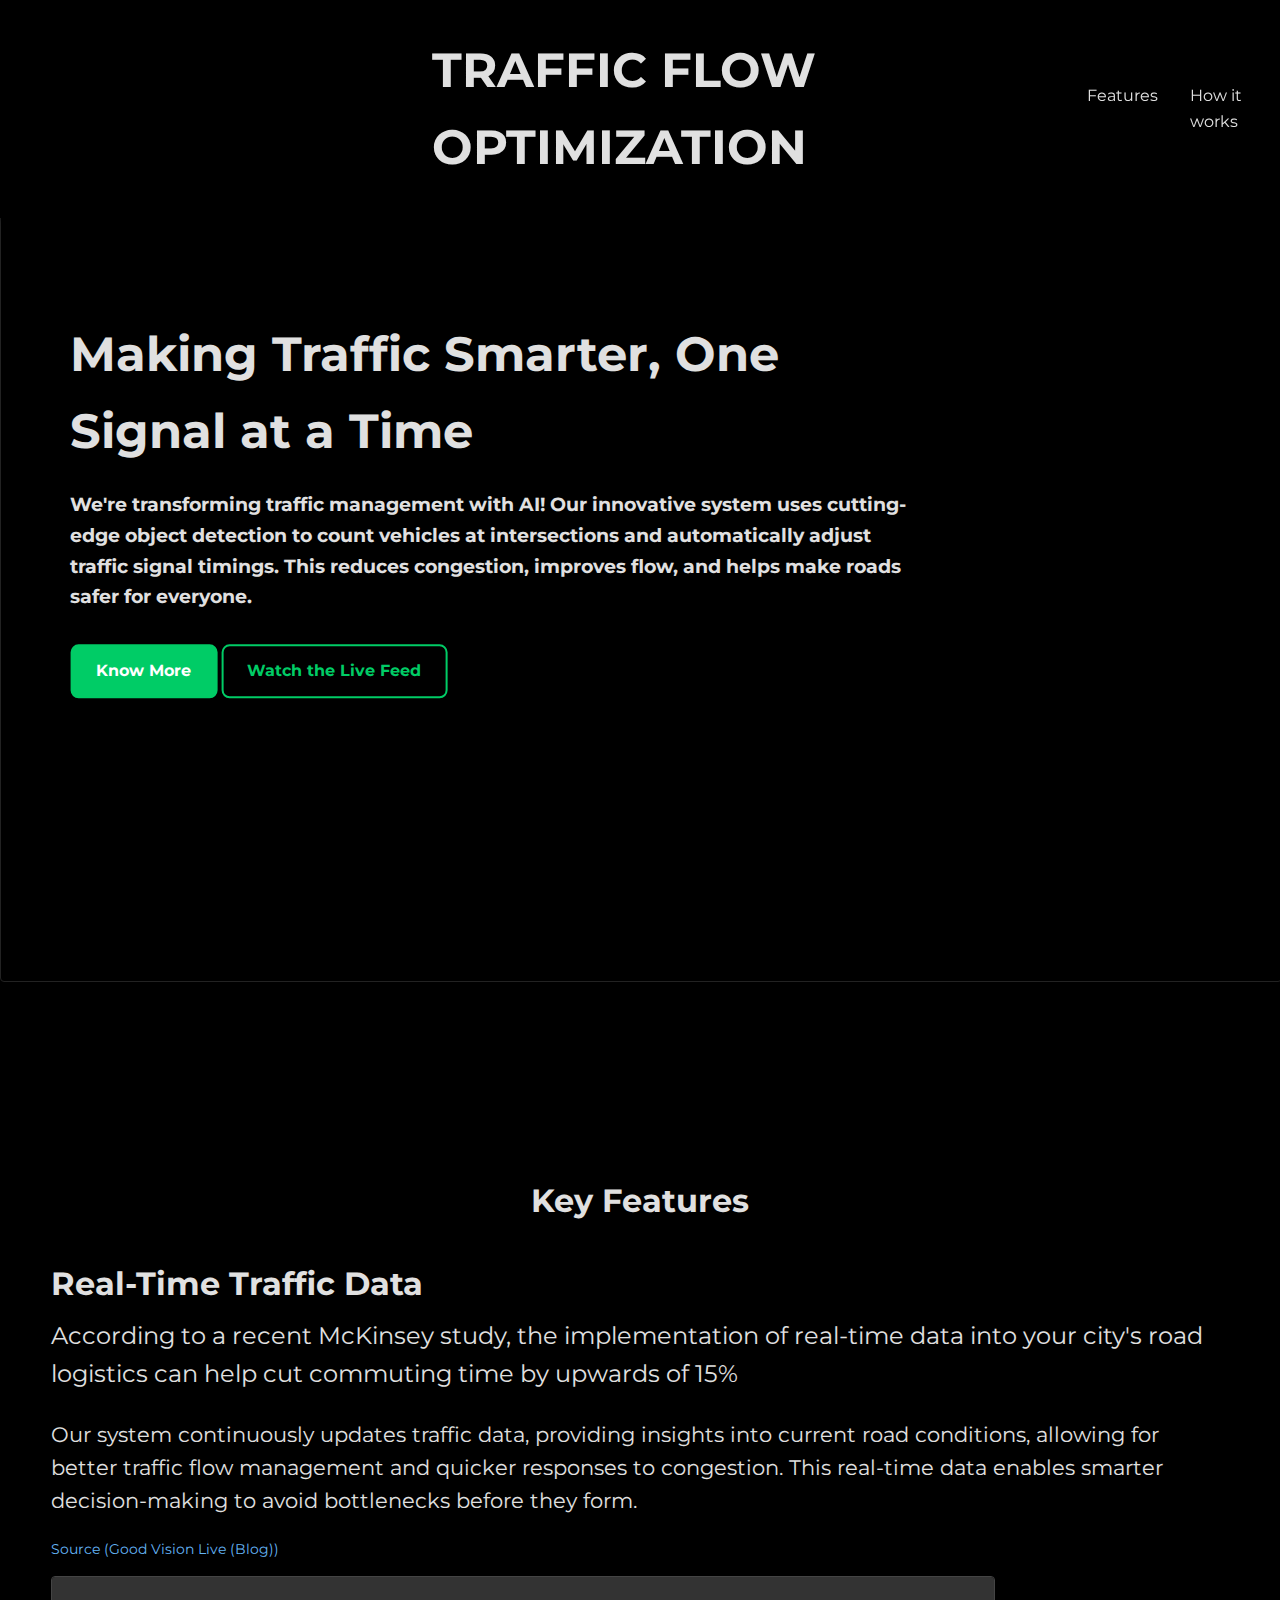
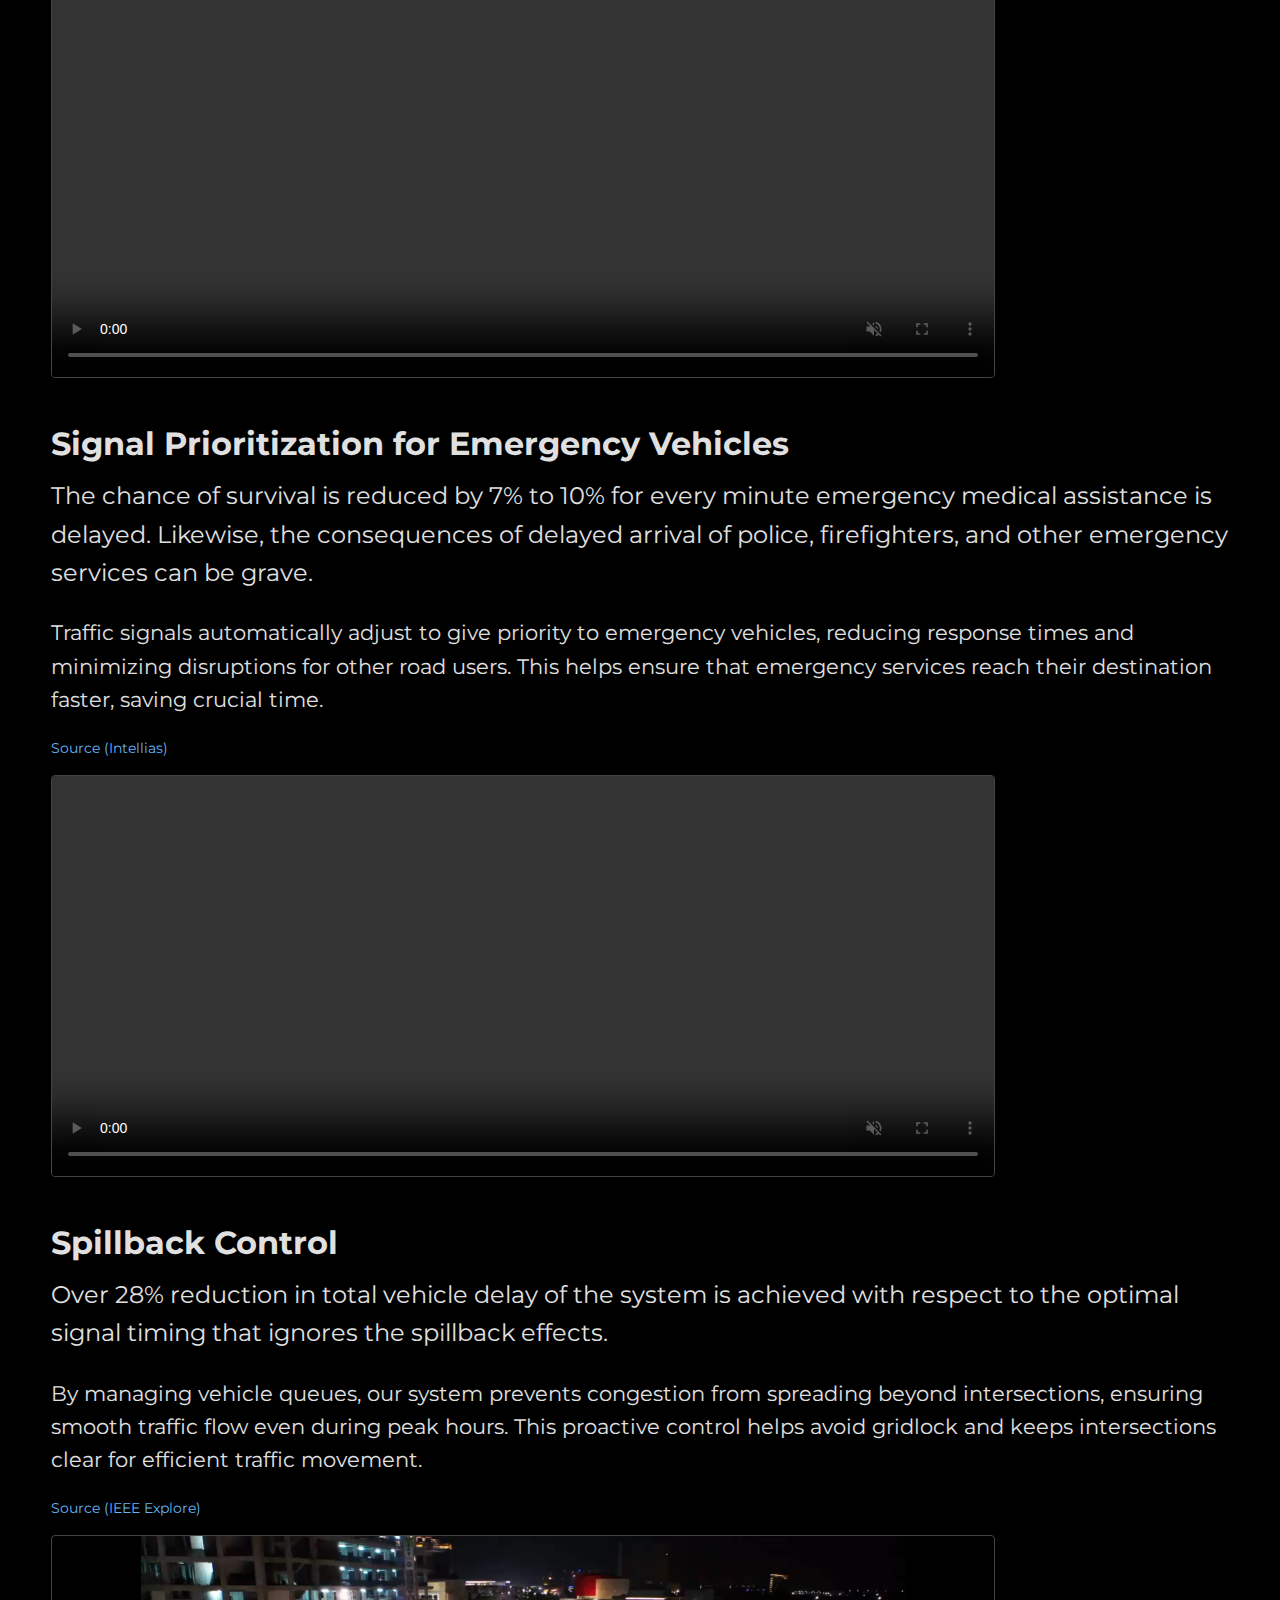
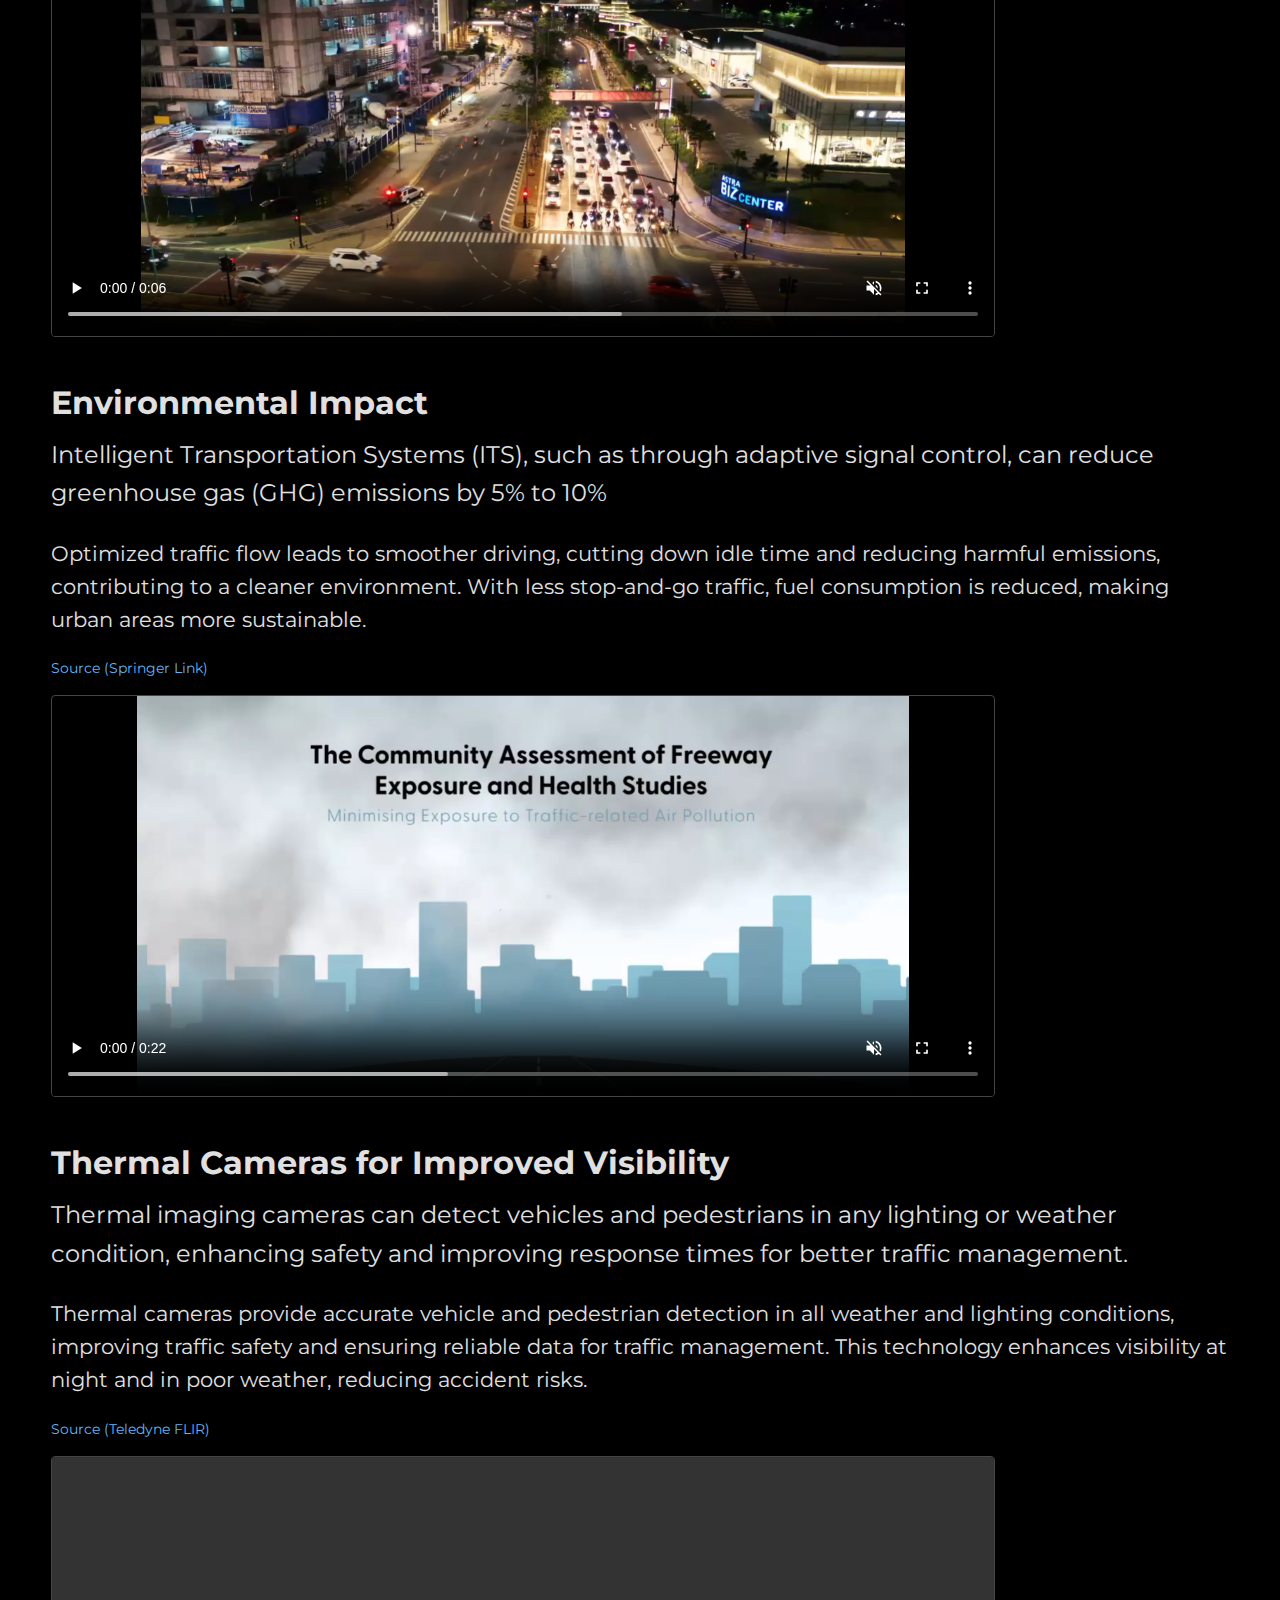
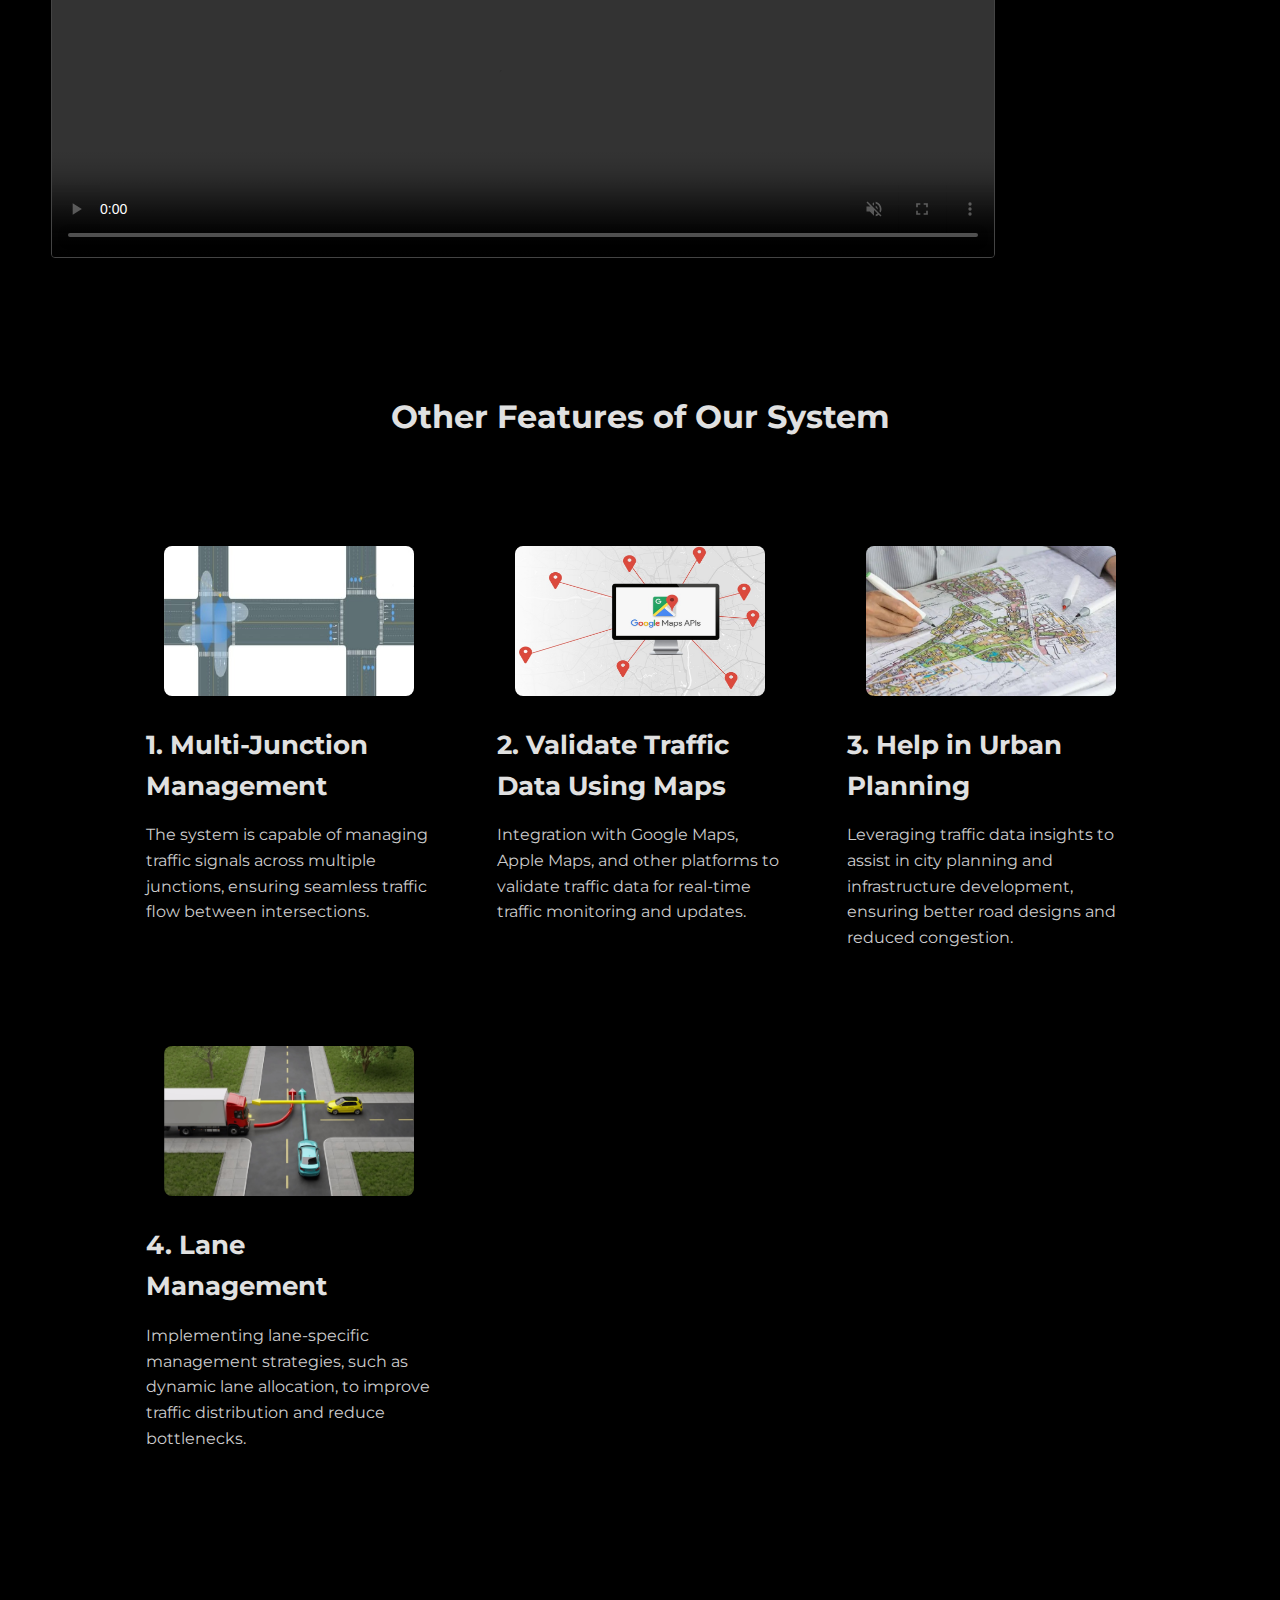
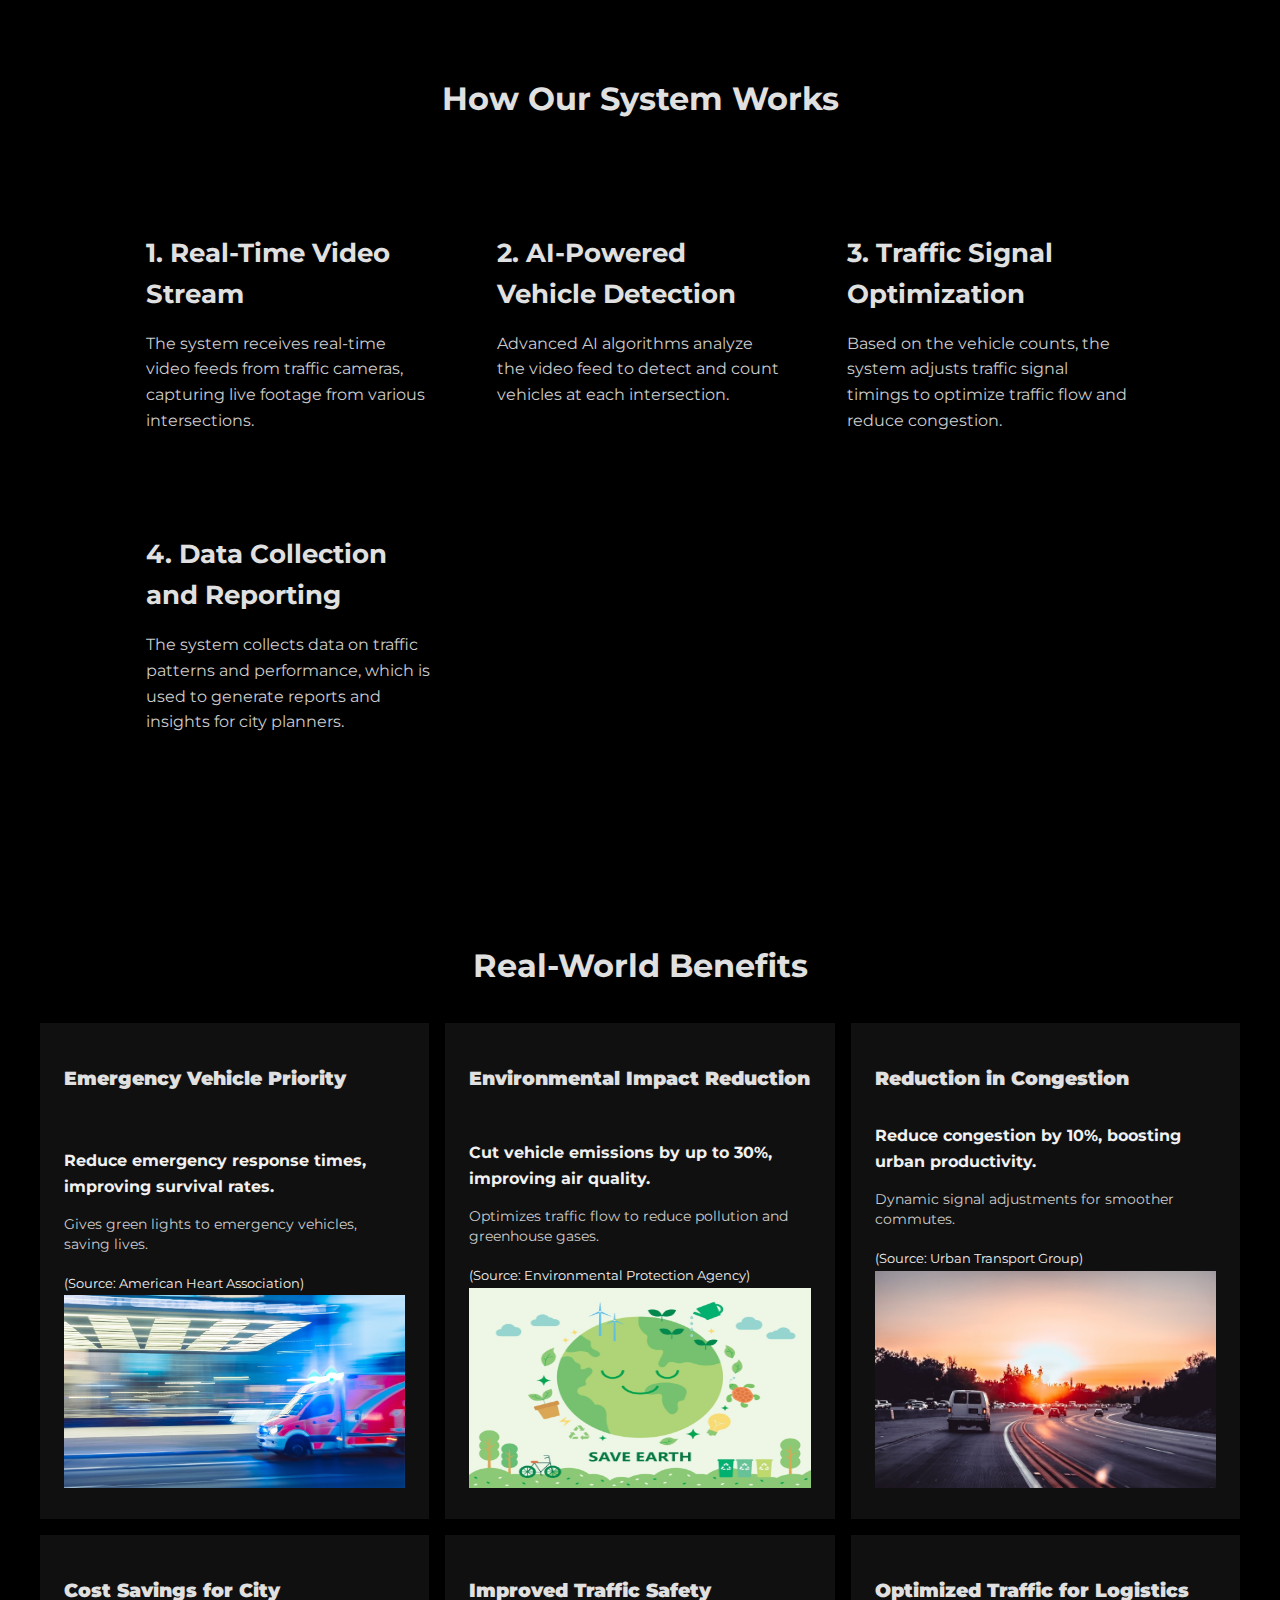
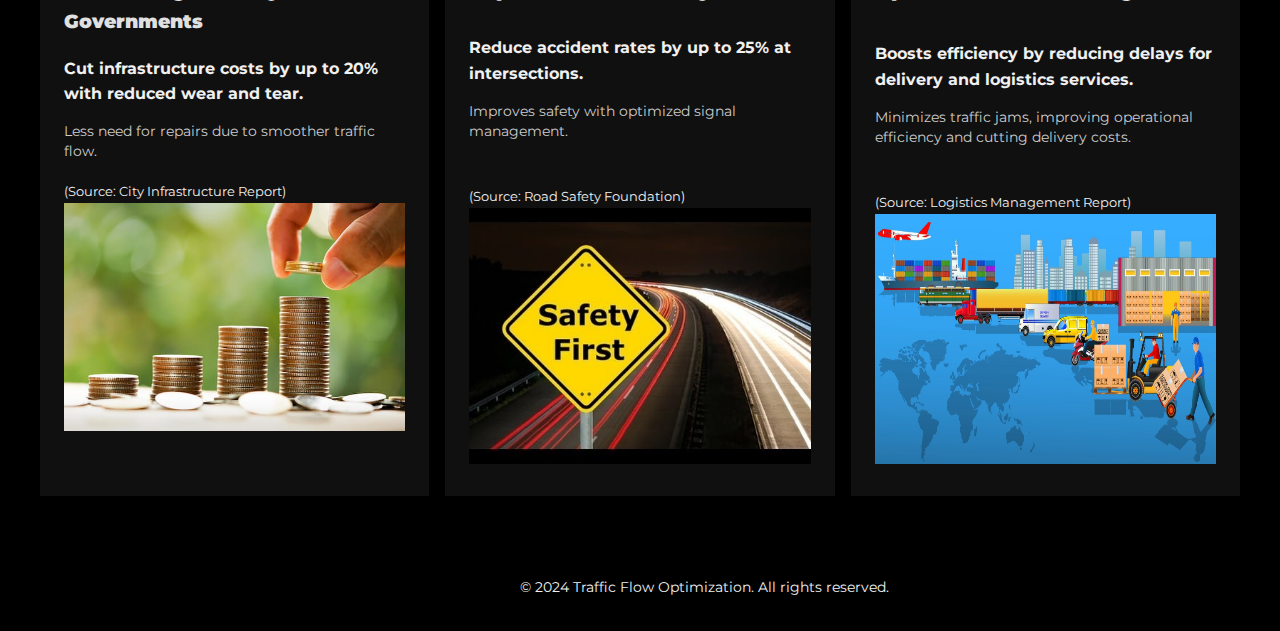
==== index.html @ d3d98f3f "Added new files" ====
<!DOCTYPE html>
<html lang="en">
  <head>
    <meta charset="UTF-8" />
    <meta name="viewport" content="width=device-width, initial-scale=1.0" />
    <title>TRAFFIC FLOW OPTIMIZATION</title>
    <link rel="stylesheet" href="style.css" />
    <link
      href="https://fonts.googleapis.com/css2?family=Montserrat:wght@400;500;700&display=swap"
      rel="stylesheet"
    />
  </head>

  <body>
    <header>
      <nav>
        <div class="logo"><h1>TRAFFIC FLOW OPTIMIZATION</h1></div>
        <ul>
          <li><a href="#innovations">Features</a></li>
          <li><a href="#how-it-works">How it works</a></li>
        </ul>
      </nav>
    </header>

    <main>
      <!-- Hero section with background video -->
      <section id="hero">
        <!-- Video or image as background -->
        <video autoplay muted loop id="hero-video">
          <source src="hero-video.mp4" type="video/mp4" />
          Your browser does not support the video tag.
        </video>
        <!-- Overlay text -->
        <div class="hero-text">
          <h1>Making Traffic Smarter, One Signal at a Time</h1>
          <p>
            We're transforming traffic management with AI! Our innovative system
            uses cutting-edge object detection to count vehicles at
            intersections and automatically adjust traffic signal timings. This
            reduces congestion, improves flow, and helps make roads safer for
            everyone.
          </p>
          <a href="#statistics" class="btn btn-primary">Know More</a>
          <a href="liveFeed.html" class="btn btn-secondary"
            >Watch the Live Feed</a
          >
        </div>
      </section>

      <!-- Key Features Section -->
      <section id="innovations">
        <h2>Key Features</h2>
        <div class="innovation-grid">
          <!-- Innovation 1: Real-Time Traffic Data -->
          <div class="innovation-card">
            <h3>Real-Time Traffic Data</h3>
            <p class="statistic">
              According to a recent McKinsey study, the implementation of
              real-time data into your city's road logistics can help cut
              commuting time by upwards of 15%
            </p>
            <p>
              Our system continuously updates traffic data, providing insights
              into current road conditions, allowing for better traffic flow
              management and quicker responses to congestion. This real-time
              data enables smarter decision-making to avoid bottlenecks before
              they form.
            </p>
            <div class="resources">
              <a
                href="https://blog.goodvisionlive.com/how-real-time-traffic-data-helps-reduce-commute-times-and-what-that-means-for-your-city"
                target="_blank"
                >Source (Good Vision Live (Blog))</a
              >
            </div>
            <div class="video-wrapper">
              <video
                src="real-time_vid.mp4"
                controls
                muted
                loop
                width="250"
              ></video>
            </div>
          </div>

          <!-- Innovation 2: Signal Prioritization for Emergency Vehicles -->
          <div class="innovation-card">
            <h3>Signal Prioritization for Emergency Vehicles</h3>
            <p class="statistic">
              The chance of survival is reduced by 7% to 10% for every minute
              emergency medical assistance is delayed. Likewise, the
              consequences of delayed arrival of police, firefighters, and other
              emergency services can be grave.
            </p>
            <p>
              Traffic signals automatically adjust to give priority to emergency
              vehicles, reducing response times and minimizing disruptions for
              other road users. This helps ensure that emergency services reach
              their destination faster, saving crucial time.
            </p>
            <div class="resources">
              <a
                href="https://intellias.com/smart-traffic-signals/"
                target="_blank"
                >Source (Intellias)</a
              >
            </div>
            <div class="video-wrapper">
              <video
                src="emergency_vid.mp4"
                controls
                muted
                loop
                height="450"
              ></video>
            </div>
          </div>

          <!-- Innovation 3: Spillback Control -->
          <div class="innovation-card">
            <h3>Spillback Control</h3>
            <p class="statistic">
              Over 28% reduction in total vehicle delay of the system is
              achieved with respect to the optimal signal timing that ignores
              the spillback effects.
            </p>
            <p>
              By managing vehicle queues, our system prevents congestion from
              spreading beyond intersections, ensuring smooth traffic flow even
              during peak hours. This proactive control helps avoid gridlock and
              keeps intersections clear for efficient traffic movement.
            </p>
            <div class="resources">
              <a
                href="https://ieeexplore.ieee.org/abstract/document/9147494"
                target="_blank"
                >Source (IEEE Explore)
              </a>
            </div>
            <div class="video-wrapper">
              <video
                src="spillback_vid.mp4"
                controls
                muted
                loop
                height="450"
              ></video>
            </div>
          </div>

          <!-- Innovation 4: Environmental Impact -->
          <div class="innovation-card">
            <h3>Environmental Impact</h3>
            <p class="statistic">
              Intelligent Transportation Systems (ITS), such as through adaptive
              signal control, can reduce greenhouse gas (GHG) emissions by 5% to
              10%
            </p>
            <p>
              Optimized traffic flow leads to smoother driving, cutting down
              idle time and reducing harmful emissions, contributing to a
              cleaner environment. With less stop-and-go traffic, fuel
              consumption is reduced, making urban areas more sustainable.
            </p>
            <div class="resources">
              <a
                href="https://link.springer.com/article/10.1007/s40518-015-0032-y"
                target="_blank"
                >Source (Springer Link)</a
              >
            </div>
            <div class="video-wrapper">
              <video
                src="environ-impact_vid.mp4"
                controls
                muted
                loop
                height="450"
              ></video>
            </div>
          </div>

          <!-- Innovation 5: Thermal Cameras-->
          <div class="innovation-card">
            <h3>Thermal Cameras for Improved Visibility</h3>
            <p class="statistic">
              Thermal imaging cameras can detect vehicles and pedestrians in any
              lighting or weather condition, enhancing safety and improving
              response times for better traffic management.
            </p>
            <p>
              Thermal cameras provide accurate vehicle and pedestrian detection
              in all weather and lighting conditions, improving traffic safety
              and ensuring reliable data for traffic management. This technology
              enhances visibility at night and in poor weather, reducing
              accident risks.
            </p>
            <div class="resources">
              <a
                href="https://www.flir.ca/discover/traffic/public-transportation/thermal-imaging-for-safety-and-efficiency-in-public-transportation/"
                target="_blank"
                >Source (Teledyne FLIR)</a
              >
            </div>
            <div class="video-wrapper">
              <video
                src="thermal_vid4.mp4"
                controls
                muted
                loop
                height="450"
              ></video>
            </div>
          </div>
        </div>
      </section>

      <!-- Further Features Section -->
      <section id="further-features">
        <h1>Other Features of Our System</h1>
        <div class="further-features-content">
          <div class="additional-features">
            <!-- Feature 1: Multi-Junction Management -->
            <div class="additional-feature">
              <div class="image-wrapper">
                <img
                  src="multi-traffic.jpg"
                  alt="Multi-Junction Management"
                  height="250"
                />
              </div>
              <h2>1. Multi-Junction Management</h2>
              <p>
                The system is capable of managing traffic signals across
                multiple junctions, ensuring seamless traffic flow between
                intersections.
              </p>
            </div>

            <!-- Feature 2: Validate Traffic Data with Maps -->
            <div class="additional-feature">
              <div class="image-wrapper">
                <img
                  src="maps_api.jpg"
                  alt="Validate Traffic Data"
                  height="250"
                />
              </div>
              <h2>2. Validate Traffic Data Using Maps</h2>
              <p>
                Integration with Google Maps, Apple Maps, and other platforms to
                validate traffic data for real-time traffic monitoring and
                updates.
              </p>
            </div>

            <!-- Feature 3: Help in Urban Planning -->
            <div class="additional-feature">
              <div class="image-wrapper">
                <img
                  src="urban_planning.jpg"
                  alt="Urban Planning"
                  height="250"
                />
              </div>
              <h2>3. Help in Urban Planning</h2>
              <p>
                Leveraging traffic data insights to assist in city planning and
                infrastructure development, ensuring better road designs and
                reduced congestion.
              </p>
            </div>

            <!-- Feature 4: Lane Management -->
            <div class="additional-feature">
              <div class="image-wrapper">
                <img
                  src="lane_management_1.jpg"
                  alt="Lane Management"
                  height="250"
                />
              </div>
              <h2>4. Lane Management</h2>
              <p>
                Implementing lane-specific management strategies, such as
                dynamic lane allocation, to improve traffic distribution and
                reduce bottlenecks.
              </p>
            </div>
          </div>
        </div>
      </section>

      <!-- How It Works Section -->
      <section id="how-it-works">
        <h1>How Our System Works</h1>
        <div class="how-it-works-content">
          <div class="steps">
            <div class="step">
              <h2>1. Real-Time Video Stream</h2>
              <p>
                The system receives real-time video feeds from traffic cameras,
                capturing live footage from various intersections.
              </p>
            </div>
            <div class="step">
              <h2>2. AI-Powered Vehicle Detection</h2>
              <p>
                Advanced AI algorithms analyze the video feed to detect and
                count vehicles at each intersection.
              </p>
            </div>
            <div class="step">
              <h2>3. Traffic Signal Optimization</h2>
              <p>
                Based on the vehicle counts, the system adjusts traffic signal
                timings to optimize traffic flow and reduce congestion.
              </p>
            </div>
            <div class="step">
              <h2>4. Data Collection and Reporting</h2>
              <p>
                The system collects data on traffic patterns and performance,
                which is used to generate reports and insights for city
                planners.
              </p>
            </div>
          </div>
        </div>
      </section>

      <!-- Real Time Benefits Section -->
      <section id="features">
        <h1>Real-World Benefits</h1>
        <div class="feature-grid">
          <!-- Feature 1 -->
          <div class="feature-item">
            <h2><strong>Emergency Vehicle Priority</strong></h2>
            <div class="feature-item-content">
              <div>
                <h4>
                  Reduce emergency response times, improving survival rates.
                </h4>
                <p>Gives green lights to emergency vehicles, saving lives.</p>
                <small>(Source: American Heart Association)</small>
              </div>
              <div>
                <a
                  href="https://youtu.be/yFCm-rG2us4?si=c_kUhiQ5ZyARM811"
                  class="video-link"
                  target="_blank"
                >
                  <img
                    src="emergency_pic.jpg"
                    alt="Emergency Vehicle Priority Video"
                    width="450"
                  />
                </a>
              </div>
            </div>
          </div>

          <!-- Feature 2 -->
          <div class="feature-item">
            <h2><strong>Environmental Impact Reduction</strong></h2>
            <div class="feature-item-content">
              <div>
                <h4>
                  Cut vehicle emissions by up to 30%, improving air quality.
                </h4>
                <p>
                  Optimizes traffic flow to reduce pollution and greenhouse
                  gases.
                </p>
                <small>(Source: Environmental Protection Agency)</small>
              </div>
              <div>
                <a
                  href="https://www.youtube.com/watch?v=B6XbFOeyYzI"
                  class="video-link"
                  target="_blank"
                >
                  <img
                    src="environ-impact_pic.jpg"
                    alt="Environmental Impact Reduction Video"
                    width="450"
                    style="height: 200px"
                  />
                </a>
              </div>
            </div>
          </div>

          <!-- Feature 3 -->
          <div class="feature-item">
            <h2><strong>Reduction in Congestion</strong></h2>
            <div class="feature-item-content">
              <div>
                <h4>Reduce congestion by 10%, boosting urban productivity.</h4>
                <p>Dynamic signal adjustments for smoother commutes.</p>
                <small>(Source: Urban Transport Group)</small>
              </div>
              <div>
                <a
                  href="https://www.youtube.com/watch?v=aht2ylHkK7Q"
                  class="video-link"
                  target="_blank"
                >
                  <img
                    src="red-conges_pic.jpg"
                    alt="Reduction in Congestion Video"
                    width="450"
                  />
                </a>
              </div>
            </div>
          </div>

          <!-- Feature 4 -->
          <div class="feature-item">
            <h2><strong>Cost Savings for City Governments</strong></h2>
            <div class="feature-item-content">
              <div>
                <h4 style="margin-top: -26rem">
                  Cut infrastructure costs by up to 20% with reduced wear and
                  tear.
                </h4>
                <p>Less need for repairs due to smoother traffic flow.</p>
                <small>(Source: City Infrastructure Report)</small>
              </div>
              <div>
                <a
                  href="https://www.youtube.com/watch?v=eYEGpIVsInQ"
                  class="video-link"
                  target="_blank"
                >
                  <img
                    src="cost-saving_pic.jpg"
                    alt="Cost Savings for City Governments Video"
                    width="450"
                  />
                </a>
              </div>
            </div>
          </div>

          <!-- Feature 5 -->
          <div class="feature-item">
            <h2><strong>Improved Traffic Safety</strong></h2>
            <div class="feature-item-content">
              <div>
                <h4>Reduce accident rates by up to 25% at intersections.</h4>
                <p>Improves safety with optimized signal management.</p>
                <br />
                <small>(Source: Road Safety Foundation)</small>
              </div>
              <div>
                <a
                  href="https://www.youtube.com/watch?v=sZmC1tW2R7Y"
                  class="video-link"
                  target="_blank"
                >
                  <img
                    src="traffic-safety_pic.jpg"
                    alt="Improved Traffic Safety Video"
                    width="450"
                  />
                </a>
              </div>
            </div>
          </div>

          <!-- Feature 6 -->
          <div class="feature-item">
            <h2><strong>Optimized Traffic for Logistics</strong></h2>
            <div class="feature-item-content">
              <div>
                <h4 style="margin-top: -26rem">
                  Boosts efficiency by reducing delays for delivery and
                  logistics services.
                </h4>
                <p>
                  Minimizes traffic jams, improving operational efficiency and
                  cutting delivery costs.
                </p>
                <br />
                <small>(Source: Logistics Management Report)</small>
              </div>
              <div>
                <a
                  href="https://www.youtube.com/watch?v=example"
                  class="video-link"
                  target="_blank"
                >
                  <img
                    src="logistic_pic.jpg"
                    alt="Optimized Traffic for Logistics Video"
                    width="450"
                    style="height: 250px"
                  />
                </a>
              </div>
            </div>
          </div>
        </div>
      </section>
    </main>

    <footer>
      <p>&copy; 2024 Traffic Flow Optimization. All rights reserved.</p>
    </footer>
  </body>
</html>
---- style.css ----
:root {
    --primary-color: #e0e0e0;
    --secondary-color: #00cc66;
    --accent-color: #00cc66;
    --text-color: #f0f0f0;
    --background-color: #1a1a1a;
    --card-background: #000000; /* This may no longer be needed if removing cards */
    --border-radius: 8px;
    --box-shadow: rgba(0, 0, 0, 0.5);
    --font-family: 'Montserrat', sans-serif; /* Added Font */
}

body {
    font-family: var(--font-family);
    line-height: 1.6;
    color: var(--text-color);
    margin: 0;
    padding: 0;
    background-color: #000000;
    overflow-x: hidden;
}

h1, h2, h3, h4, p {
    font-family: var(--font-family); /* Apply font to headings and paragraphs */
}

header {
    background-color: #000000; /* Black for header */
    box-shadow: 0 2px 4px rgba(0, 0, 0, 0.5);
    position: fixed;
    width: 100%;
    top: 0;
    z-index: 1000;
}



/* Navigation Bar */

nav {
    display: flex;
    justify-content: space-between;
    align-items: center;
    padding: 0 2rem;
}

.logo {
    font-size: 1.5rem;
    font-weight: bold;
    color: var(--primary-color);
    margin-left: 25rem;
}

nav ul {
    display: flex;
    list-style: none;
    padding: 0;
}

nav ul li {
    margin-left: 2rem;
}

nav ul li a {
    text-decoration: none;
    color: var(--primary-color);
}

main {
    padding-top: 80px;
}

section {
    padding: 4rem 5%;
}

h1, h2, h3 {
    color: var(--primary-color);
    text-align: left;
}

.hero-buttons {
    display: flex;
    justify-content: center;
    gap: 1rem;
    margin-top: 2rem;
}

.btn {
    display: inline-block;
    padding: 0.75rem 1.5rem;
    font-size: 1rem;
    font-weight: bold;
    text-align: center;
    text-decoration: none;
    border-radius: var(--border-radius);
    border: 2px solid transparent;
    transition: background-color 0.3s ease, color 0.3s ease, border-color 0.3s ease;
    cursor: pointer;
}

/* Primary Button */
.btn-primary {
    background-color: var(--accent-color); /* Green */
    color: #ffffff;
    border-color: var(--accent-color);
}

.btn-primary:hover {
    background-color: #00994d; /* Darker green for hover */
    border-color: #00994d;
}

/* Secondary Button */
.btn-secondary {
    background-color: transparent;
    color: var(--accent-color);
    border-color: var(--accent-color);
}

.btn-secondary:hover {
    background-color: var(--accent-color);
    color: #ffffff;
}

/* Hero Section background video */
#hero {
    position: relative;
    height: 100vh;
    width: 100%;
    overflow: hidden;
}

#hero-video {
    position: absolute;
    top: 0;
    left: 0;
    width: 100vw;
    height: 100vh;
    object-fit: cover;
    z-index: -1;
    opacity: 50%;
}

/* Overlay text on video */
.hero-text {
    position: absolute;
    top: 40%;
    left: 35%;
    transform: translate(-50%, -50%);
    color: var(--primary-color);
    text-align: left;
    width: 60%;
    z-index: 1;
}

.hero-text h1 {
    font-size: 3rem;
    margin-bottom: 1rem;
}

.hero-text p {
    font-size: 1.2rem;
    margin-bottom: 2rem;
    font-weight: bold;
}








/* Key Features Section */
#innovations {
    background-color: #000000; /* Constant dark background */
    color: var(--primary-color); /* Light text color for readability */
    padding: 40px 20px;
}

#innovations h2 {
    font-size: 2em;
    color: var(--primary-color); /* White text color for the section title */
    text-align: center;
    margin-bottom: 20px;
}

.innovation-card{
    width: 95%;
    margin: auto;
}

.innovation-card h3{
    font-size: 2rem;
}

.innovation-card h4{
    font-size: 1.4rem;
}

.innovation-card p{
    font-size: 1.3rem;
}

.statistic{
    font-size: 1.5rem !important;
    margin-top: -1.5rem;
}

.innovation-grid {
    display: block; /* Single column layout */
}
.video-wrapper {
    margin-top: 15px;
}

video {
    width: 80%;
    height: 400px;
    border-radius: 4px;
    border: 1px solid #444;
}

.resources {
    margin-top: 15px;
}

.resources a {
    display: block;
    color: #64b5f6; /* Light blue color for links */
    font-size: 0.9em;
    text-decoration: none;
}

.resources a:hover {
    text-decoration: underline; /* Underline on hover for better visibility */
}






/* Statistics Section */





/* Further Feature Section */
#further-features h1 {
    font-size: 2rem;
    text-align: center;
    margin-bottom: 2rem;
}

.further-features-content {
    padding: 2rem 5%;
}

.additional-features {
    display: grid; /* Use grid layout */
    grid-template-columns: repeat(auto-fit, minmax(250px, 1fr)); /* Responsive columns */
    gap: 1rem; /* Space between cards */
    max-width: 1200px;
    margin-left: auto;
    margin-right: auto;
}

.additional-feature {
    background-color: var(--card-background); /* Black */
    padding: 1.5rem;
    border-radius: var(--border-radius);
    text-align: left;
    box-shadow: 0 4px 8px var(--box-shadow);
    transition: transform 0.3s ease, box-shadow 0.3s ease;
}

.additional-feature h2 {
    font-size: 1.6rem; /* Font size for feature title */
    color: var(--primary-color);
    margin-bottom: 0.5rem;
}

.additional-feature p {
    color: #cccccc;
    font-size: 1rem;
    line-height: 1.6;
}

.image-wrapper {
    margin-top: 1rem;
    text-align: center; /* Center the images */
}

.image-wrapper img {
    border-radius: var(--border-radius);
    box-shadow: 0 4px 8px var(--box-shadow);
    width: 250px;
    height: 150px;
}







/* How it works section */
#how-it-works h1 {
    font-size: 2rem;
    text-align: center;
    margin-bottom: 2rem;
}

.how-it-works-content {
    padding: 2rem 5%;
}

.steps {
    display: grid; /* Use grid layout */
    grid-template-columns: repeat(auto-fit, minmax(250px, 1fr)); /* Responsive columns */
    gap: 1rem; /* Space between cards */
    max-width: 1200px;
    margin-left: auto;
    margin-right: auto;
}

.step {
    background-color: var(--card-background); /* Black */
    padding: 1.5rem;
    border-radius: var(--border-radius);
    text-align: left;
    box-shadow: 0 4px 8px var(--box-shadow);
    transition: transform 0.3s ease, box-shadow 0.3s ease;
}

.step h2 {
    font-size: 1.6rem; /* Font size for step title */
    color: var(--primary-color);
    margin-bottom: 0.5rem;
}

.step p {
    color: #cccccc;
    font-size: 1rem;
    line-height: 1.6;
}

.step:hover {
    transform: translateY(-5px);
    box-shadow: 0 8px 16px var(--box-shadow);
}





/* Feature Section */
#features {
    padding: 3rem 1rem;
}

#features h1 {
    font-size: 2rem;
    text-align: center;
    margin-bottom: 2rem;
}

.feature-grid {
    display: grid;
    grid-template-columns: repeat(3, 1fr); /* Three columns for even distribution */
    gap: 1rem;
    max-width: 1200px;
    margin: 0 auto;
}

.feature-item {
    background-color: #101010;
    padding: 1.5rem;
    text-align: left;
    box-shadow: 0 4px 8px var(--box-shadow);
    transition: transform 0.3s ease, box-shadow 0.3s ease;
    overflow: hidden;
    display: flex;
    flex-direction: column;
    justify-content: space-between;
}

.feature-item h2 {
    font-size: 1.2rem;
    color: var(--primary-color);
    margin-bottom: 0.5rem;
}

.feature-item h4 {
    font-size: 1rem;
    color: var(--text-color);
    margin-bottom: 0.5rem;
}

.feature-item p {
    color: #cccccc;
    font-size: 0.9rem;
    line-height: 1.4;
    margin-bottom: 1rem;
}

.feature-item img {
    width: 100%;
    height: auto;
}

@media (max-width: 768px) {
    .feature-grid {
        grid-template-columns: 1fr; /* Single column layout on small screens */
    }
}







/* Footer Styling */
footer {
    background-color: #000000; /* Black footer background */
    color: var(--text-color);
    padding: 2rem 5%;
    text-align: center;
    position: relative;
    bottom: 0;
    width: 100%;
}

footer a {
    color: var(--primary-color);
    text-decoration: none;
    font-weight: bold;
}

footer a:hover {
    text-decoration: underline;
}

footer p {
    margin: 0;
    font-size: 0.9rem;
}
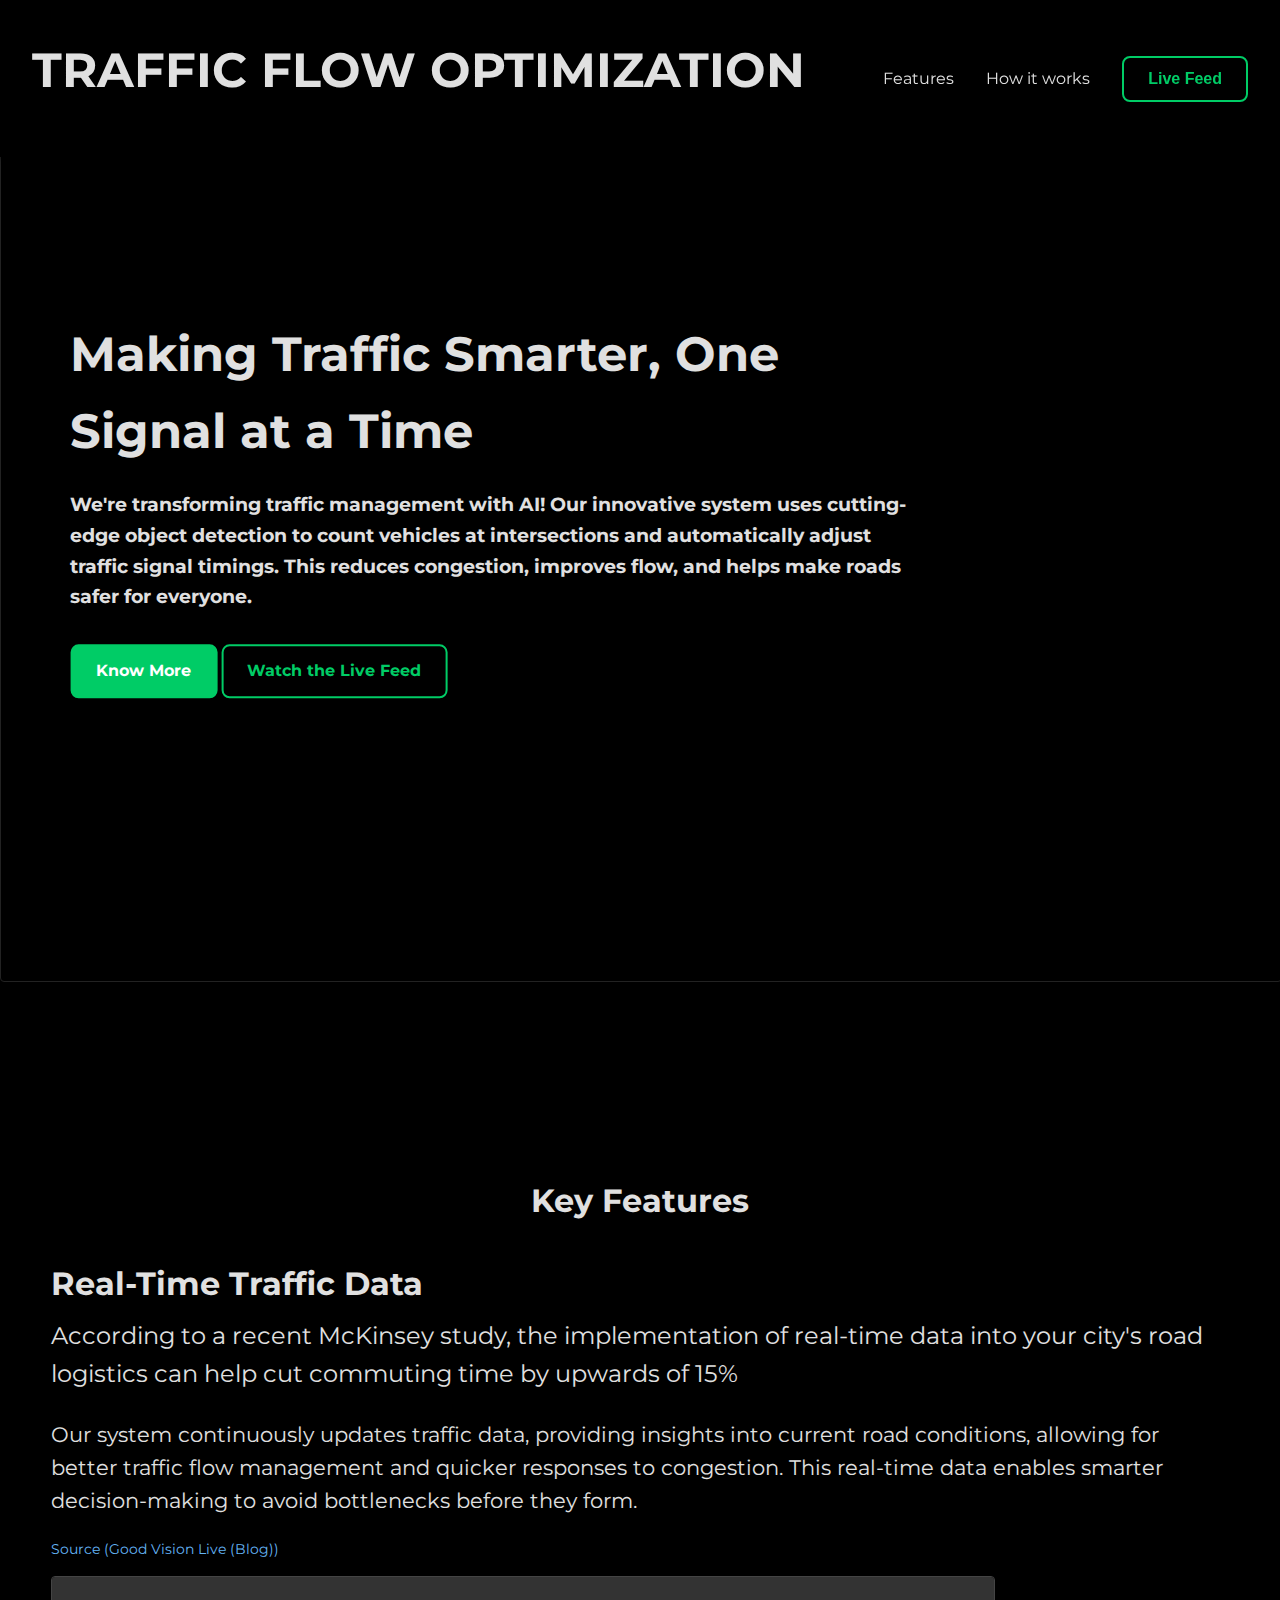
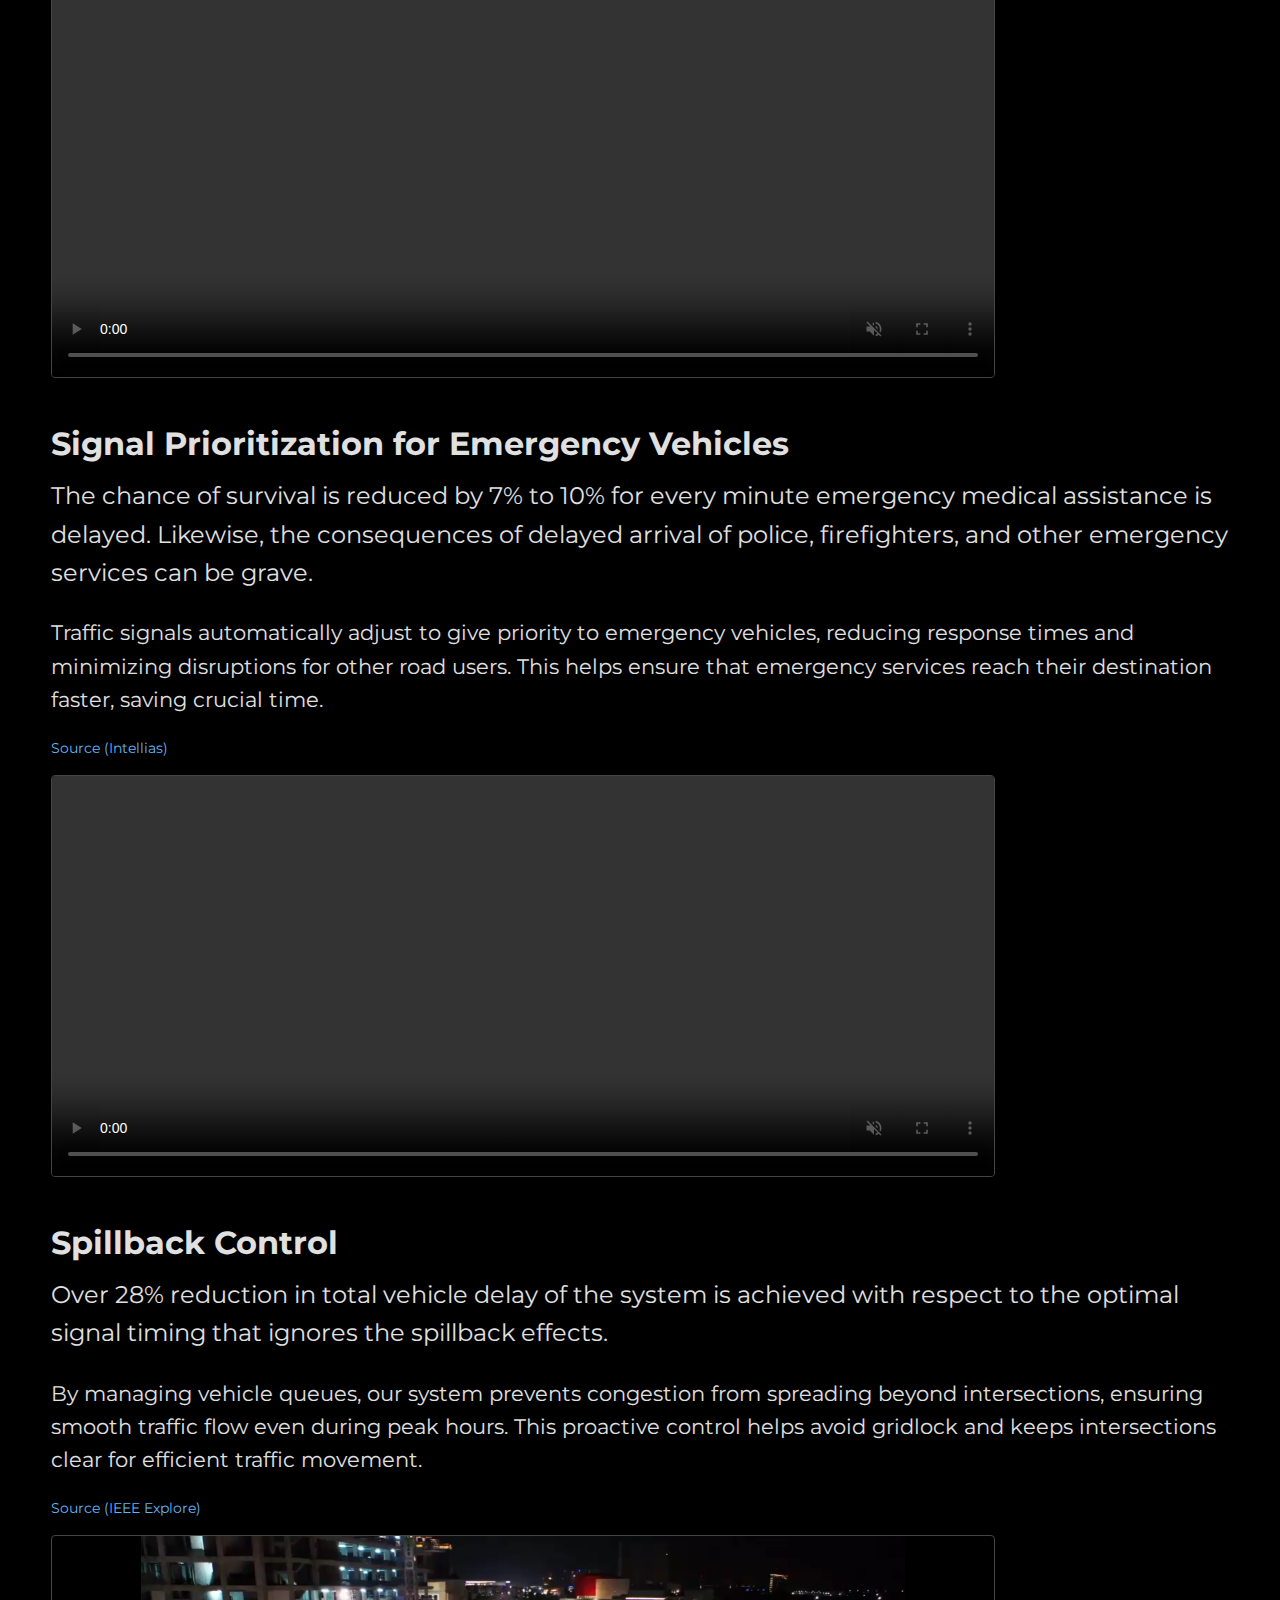
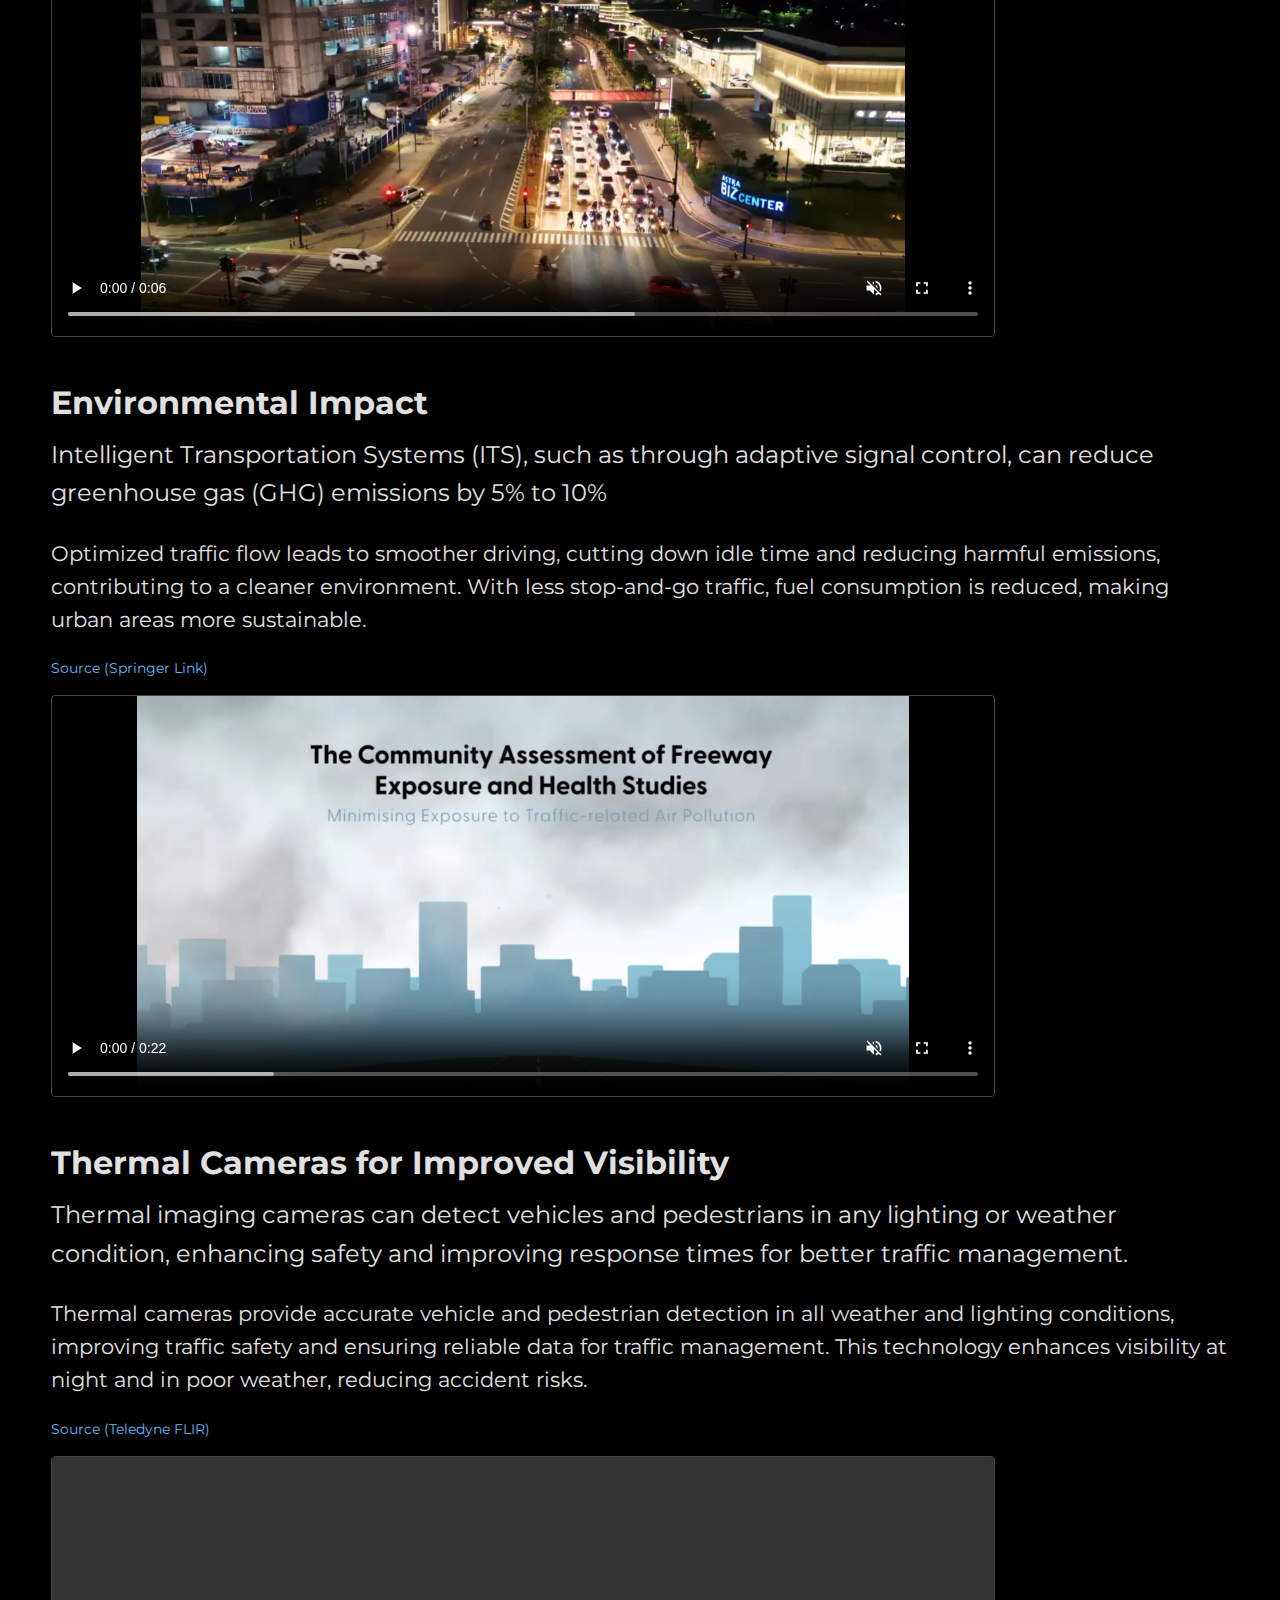
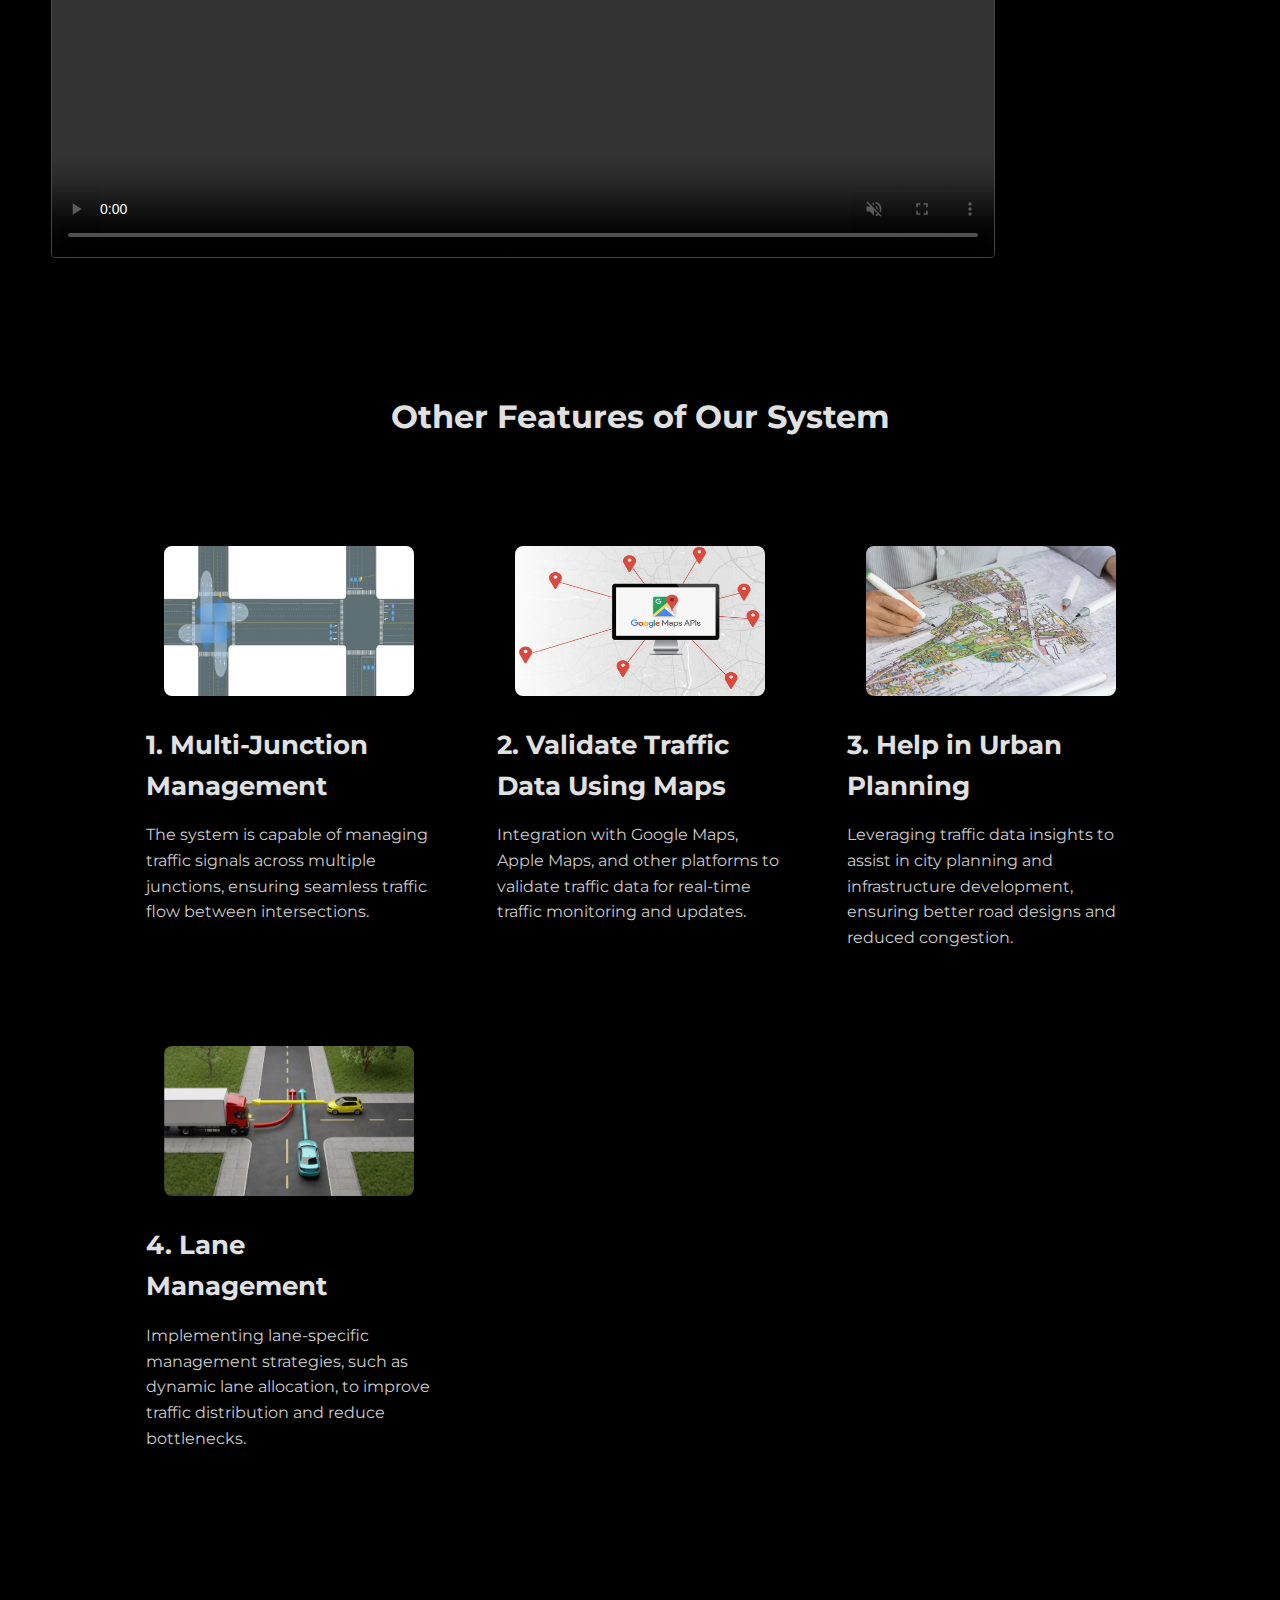
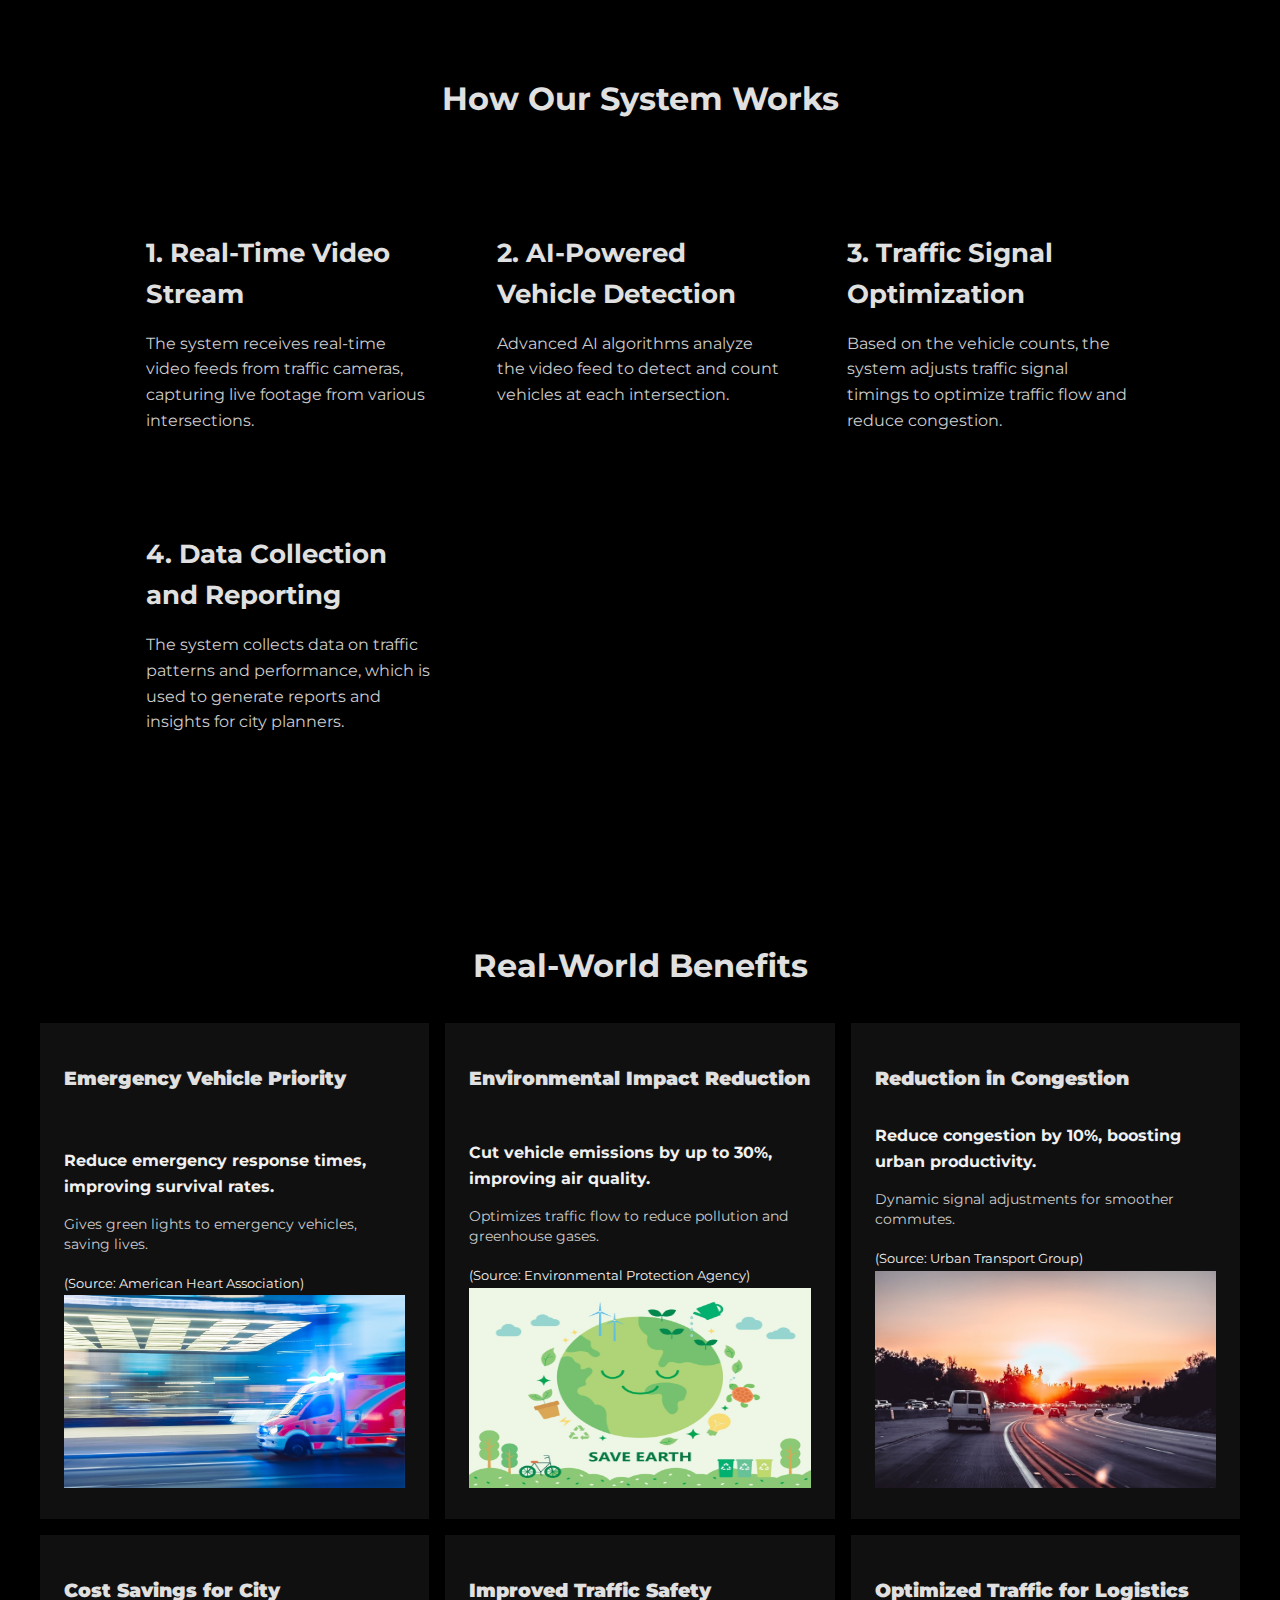
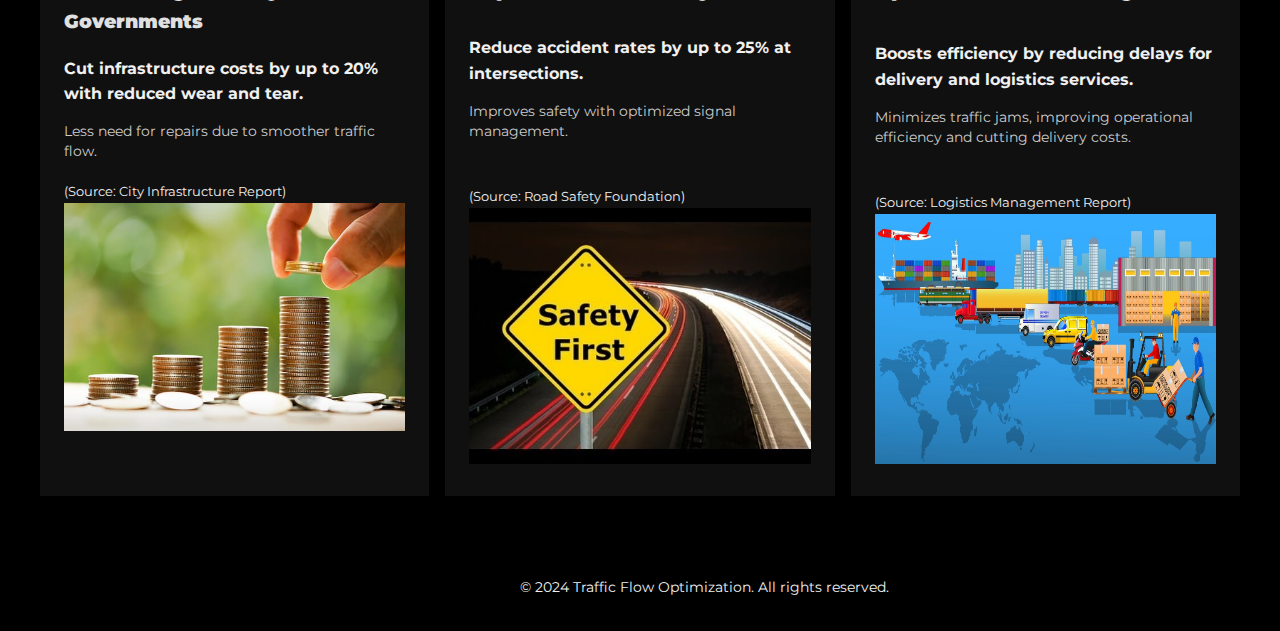
==== commit 458edd92: "Update index.html" ====
--- a/index.html
+++ b/index.html
@@ -15,9 +15,18 @@
     <header>
       <nav>
         <div class="logo"><h1>TRAFFIC FLOW OPTIMIZATION</h1></div>
-        <ul>
+        <div class="hamburger" id="hamburger">
+          &#9776;
+          <!-- Unicode for hamburger icon -->
+        </div>
+        <ul id="nav-list">
           <li><a href="#innovations">Features</a></li>
           <li><a href="#how-it-works">How it works</a></li>
+          <li>
+            <a href="liveFeed.html"
+              ><button class="btn btn-secondary">Live Feed</button></a
+            >
+          </li>
         </ul>
       </nav>
     </header>
@@ -510,5 +519,23 @@
     <footer>
       <p>&copy; 2024 Traffic Flow Optimization. All rights reserved.</p>
     </footer>
+
+    <script>
+      document.addEventListener("DOMContentLoaded", () => {
+        // Get elements
+        const hamburger = document.getElementById("hamburger");
+        const navList = document.getElementById("nav-list");
+
+        // Check if elements are found
+        if (hamburger && navList) {
+          // Toggle the 'active' class on click
+          hamburger.addEventListener("click", () => {
+            navList.classList.toggle("active");
+          });
+        } else {
+          console.error("Hamburger or navList not found in the DOM.");
+        }
+      });
+    </script>
   </body>
 </html>
--- a/style.css
+++ b/style.css
@@ -58,6 +58,7 @@
 }
 
 nav ul li {
+    margin: auto;
     margin-left: 2rem;
 }
 
@@ -449,3 +450,58 @@
     margin: 0;
     font-size: 0.9rem;
 }
+
+
+
+
+@media (max-width: 1310px) {
+    .logo {
+        margin-left: 0; /* Remove left margin for mobile */
+        margin-bottom: 1rem; /* Add space below the logo */
+    }
+}
+
+/* Add this to your existing CSS */
+
+/* Hamburger icon styles */
+.hamburger {
+    display: none; /* Initially hide the hamburger icon */
+    cursor: pointer; /* Show pointer cursor on hover */
+    font-size: 24px; /* Adjust size */
+    margin-right: 20px; /* Space from right */
+}
+
+/* Responsive styles */
+@media (max-width: 768px) {
+    .hamburger {
+        display: block; /* Show hamburger icon on small screens */
+    }
+
+    nav ul {
+        display: none; /* Hide nav items initially */
+        flex-direction: column; /* Stack items */
+        width: 100%; /* Full width */
+        background-color: #000000; /* Background for dropdown */
+        position: absolute; /* Position it absolutely */
+        top: 60px; /* Adjust based on navbar height */
+        left: 0; /* Align left */
+        box-shadow: 0 2px 5px rgba(0, 0, 0, 0.1); /* Add shadow for dropdown */
+        z-index: 1000; /* Ensure it appears above other content */
+    }
+
+    nav ul.active {
+        display: flex; /* Show nav items when active */
+        margin-top: 5rem;
+        padding: 2rem;
+    }
+
+    nav ul li {
+        margin: 1rem; /* Remove margin between items */
+    }
+
+    nav ul li a {
+        padding: 1rem; /* Adjust padding for links */
+        width: 100%; /* Full width for clickable area */
+        text-align: center; /* Center align text */
+    }
+}
